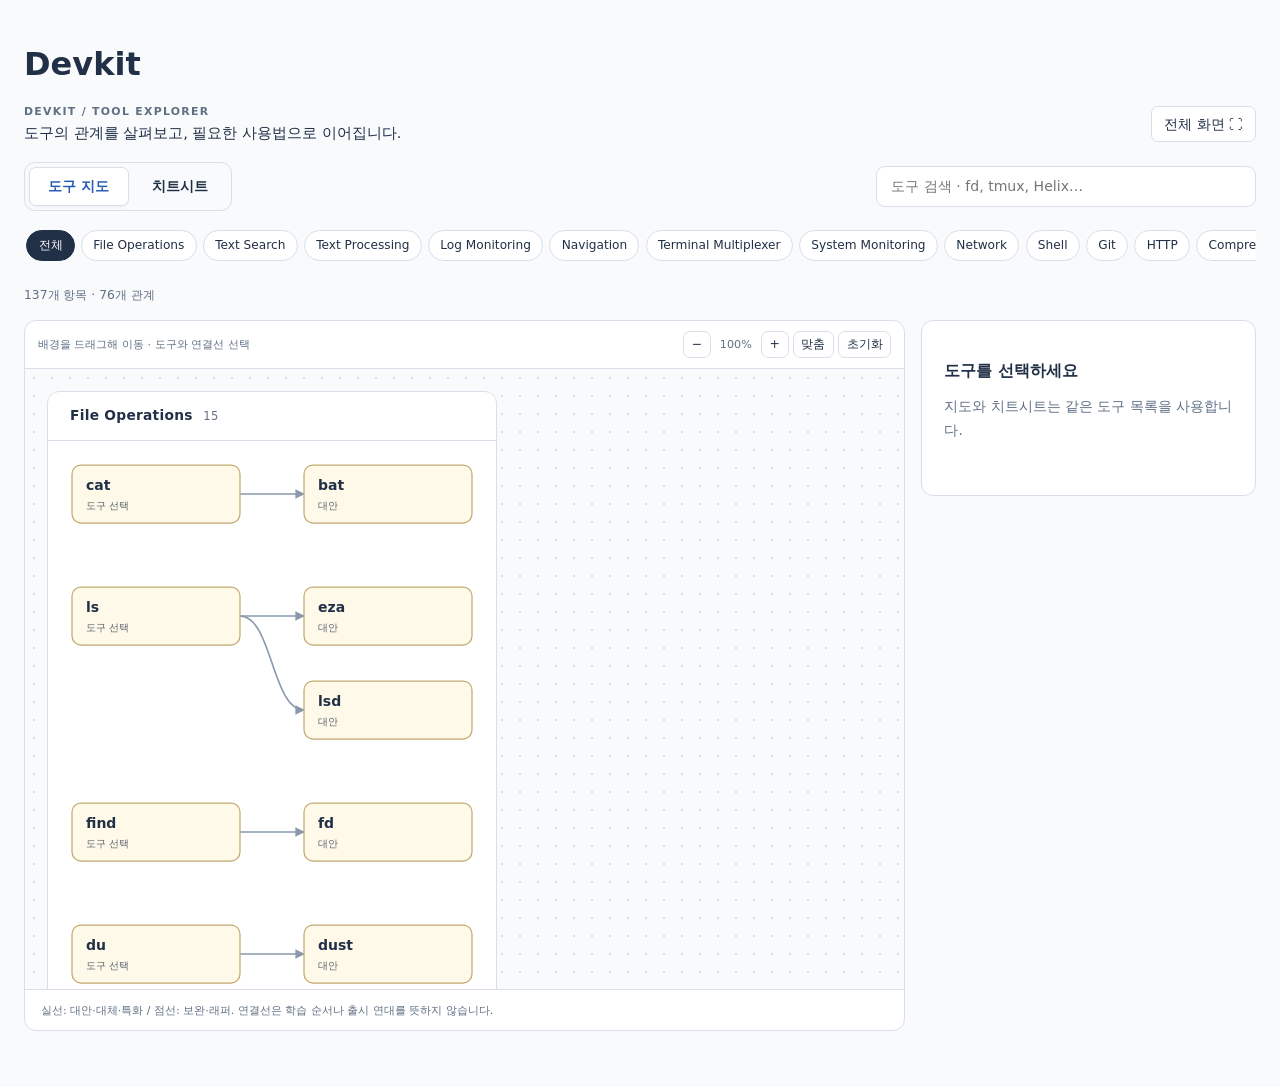
==== web/index.html @ c13f3b7e "refactor(devkit): own shared explorer modules and retire duplicate web renderer" ====
<!doctype html>
<html lang="ko">
<head>
  <meta charset="utf-8"><meta name="viewport" content="width=device-width, initial-scale=1">
  <title>Devkit · 도구 탐색기</title>
  <link rel="stylesheet" href="../src/styles/explorer.css">
  <style>body {margin:0;padding:24px;font-family:system-ui,sans-serif;background:#f8fafc;color:#213047;} main {max-width:1500px;margin:auto;} @media(max-width:850px){body{padding:12px}}</style>
</head>
<body><main>
  <h1>Devkit</h1>
  <section data-devkit data-catalog="../reference/cli/catalog.json" data-cheatsheets="../reference/cheatsheets/catalog.json" aria-label="Devkit 도구 탐색"><p>데이터를 불러오는 중...</p></section>
  <noscript><p>JavaScript가 필요합니다. <a href="https://github.com/clang-engineer/devkit/tree/main/reference/cheatsheets">치트시트 원본</a></p></noscript>
</main><script type="module" src="../src/index.js"></script></body></html>
---- src/styles/explorer.css ----
/* Scoped to the Devkit explorer; follows the blog's light/dark theme. */
.dk-app {
  --dk-bg: var(--main-bg, #f8fafc); --dk-card: var(--card-bg, #fff);
  --dk-text: var(--text-color, #213047); --dk-muted: var(--text-muted-color, #607084);
  --dk-line: var(--main-border-color, #d8dfe9); --dk-accent: var(--link-color, #285bb5);
  --dk-node: #fff9e9; --dk-node-line: #c2aa70; --dk-edge: #8a98ac;
  color: var(--dk-text); font: inherit; margin: 0 0 2rem; min-width: 0;
}
html[data-mode='dark'] .dk-app {
  --dk-node: #303029; --dk-node-line: #8d805d; --dk-edge: #78899f;
}
@media (prefers-color-scheme: dark) {
  html:not([data-mode='light']) .dk-app { --dk-node: #303029; --dk-node-line: #8d805d; --dk-edge: #78899f; }
}
.dk-app *, .dk-app *::before, .dk-app *::after { box-sizing: border-box; }
.dk-app [hidden] { display: none !important; }
.dk-app button { font: inherit; font-size: .85rem; color: var(--dk-text); cursor: pointer; background: var(--dk-card); border: 1px solid var(--dk-line); border-radius: 7px; padding: .5rem .75rem; line-height: 1.35; }
.dk-app button:hover { border-color: var(--dk-accent); color: var(--dk-accent); }
.dk-app :is(button, input, a, [tabindex]):focus-visible { outline: 3px solid var(--dk-accent); outline-offset: 3px; }
.dk-app a { color: var(--dk-accent); text-decoration: none; border-bottom: 0; overflow-wrap: anywhere; }
.dk-app a:hover { text-decoration: underline; }
.dk-app p { margin: 0 0 .75rem; }
.dk-app .dk-heading { display: flex; align-items: center; justify-content: space-between; gap: 1rem; margin: 0 0 1.15rem; }
.dk-app .dk-eyebrow { font-size: .68rem; font-weight: 700; letter-spacing: .12em; color: var(--dk-muted); margin: 0 0 .4rem; overflow-wrap: anywhere; }
.dk-app .dk-intro { font-size: .91rem; margin: 0; }
.dk-app .dk-topbar { display: flex; gap: 1rem; align-items: center; justify-content: space-between; }
.dk-app .dk-views { display: inline-flex; gap: 4px; background: var(--dk-bg); border: 1px solid var(--dk-line); padding: 4px; border-radius: 11px; flex-shrink: 0; }
.dk-app .dk-views button { padding: .6rem 1.15rem; background: transparent; border-color: transparent; font-weight: 650; }
.dk-app .dk-views [aria-pressed='true'] { background: var(--dk-card); color: var(--dk-accent); border-color: var(--dk-line); box-shadow: 0 1px 3px #0000000b; }
.dk-app .dk-search { width: min(380px, 100%); }
.dk-app .dk-search input { width: 100%; padding: .7rem .9rem; font: inherit; font-size: .88rem; border: 1px solid var(--dk-line); border-radius: 9px; color: var(--dk-text); background: var(--dk-card); }
.dk-app .dk-categories { display: flex; gap: .4rem; overflow-x: auto; margin: 1rem 0 .6rem; padding: .15rem .15rem .6rem; scrollbar-width: thin; }
.dk-app .dk-categories button { flex-shrink: 0; font-size: .76rem; padding: .4rem .7rem; border-radius: 20px; white-space: nowrap; }
.dk-app .dk-categories [aria-pressed='true'] { background: var(--dk-text); color: var(--dk-card); border-color: var(--dk-text); }
.dk-app .dk-statusbar { display: flex; gap: 1rem; align-items: center; justify-content: space-between; min-height: 2rem; margin-bottom: .5rem; }
.dk-app .dk-statusbar p { font-size: .77rem; color: var(--dk-muted); margin: 0; }
.dk-app .dk-layout { display: grid; grid-template-columns: minmax(0, 1fr) minmax(280px, 335px); gap: 1rem; align-items: start; }
.dk-app .dk-explorer { min-width: 0; border: 1px solid var(--dk-line); border-radius: 12px; overflow: hidden; background: var(--dk-card); }
.dk-app .dk-maptools { display: flex; align-items: center; justify-content: space-between; gap: .75rem; padding: .65rem .8rem; border-bottom: 1px solid var(--dk-line); }
.dk-app .dk-maptools > span { font-size: .7rem; color: var(--dk-muted); }
.dk-app .dk-maptools > div { display: flex; align-items: center; gap: 4px; flex-shrink: 0; }
.dk-app .dk-maptools button { padding: .25rem .48rem; font-size: .77rem; }
.dk-app .dk-maptools output { width: 42px; text-align: center; color: var(--dk-muted); font-size: .7rem; }
.dk-app .dk-viewport { height: 620px; overflow: auto; cursor: grab; background-color: var(--dk-bg); background-image: radial-gradient(var(--dk-line) .8px, transparent .8px); background-size: 18px 18px; scrollbar-width: thin; }
.dk-app .dk-viewport.is-dragging { cursor: grabbing; user-select: none; }
.dk-app .dk-stage { padding: 22px; width: max-content; min-width: 100%; }
.dk-app .dk-board { margin-bottom: 24px; width: max-content; background: var(--dk-card); border: 1px solid var(--dk-line); border-radius: 12px; }
.dk-app .dk-board:last-child { margin-bottom: 0; }
.dk-app .dk-board h3 { font-size: .86rem; line-height: 1.4; letter-spacing: .02em; font-weight: 650; padding: 14px 22px; margin: 0; border-bottom: 1px solid var(--dk-line); }
.dk-app small { color: var(--dk-muted); font-weight: 400; font-size: .72rem; margin-left: .35rem; }
.dk-app svg { display: block; max-width: none; overflow: visible; }
.dk-app .dk-node { cursor: pointer; }
.dk-app .dk-node rect { fill: var(--dk-node); stroke: var(--dk-node-line); stroke-width: 1.25; }
.dk-app .dk-node text { fill: var(--dk-text); pointer-events: none; font-family: inherit; }
.dk-app .dk-node-title { font-size: 14px; font-weight: 650; }
.dk-app .dk-node-hint { font-size: 10px; opacity: .75; }
.dk-app .dk-node:hover rect, .dk-app .dk-node:focus-visible rect { stroke: var(--dk-accent); stroke-width: 2.5; }
.dk-app .dk-node.is-selected rect { fill: #285bb5; stroke: var(--dk-accent); stroke-width: 2; }
.dk-app .dk-node.is-selected text { fill: #fff; }
.dk-app .dk-node.is-related rect { stroke: var(--dk-accent); stroke-width: 2; }
.dk-app .dk-node.is-context:not(.is-selected):not(.is-related) { opacity: .55; }
.dk-app .dk-edge { cursor: pointer; }
.dk-app .dk-edge-hit { fill: none; stroke: transparent; stroke-width: 16; }
.dk-app .dk-edge-line { fill: none; stroke: var(--dk-edge); stroke-width: 1.6; pointer-events: none; }
.dk-app marker path { fill: var(--dk-edge); }
.dk-app .dk-edge.is-complement .dk-edge-line { stroke-dasharray: 5 4; }
.dk-app .dk-edge.is-selected .dk-edge-line, .dk-app .dk-edge:hover .dk-edge-line, .dk-app .dk-edge:focus-visible .dk-edge-line { stroke: var(--dk-accent); stroke-width: 2.6; }
.dk-app .dk-legend { font-size: .69rem; color: var(--dk-muted); line-height: 1.6; padding: .7rem 1rem; margin: 0; border-top: 1px solid var(--dk-line); }
.dk-app .dk-detail { border: 1px solid var(--dk-line); background: var(--dk-card); border-radius: 12px; max-height: 740px; overflow: auto; scrollbar-width: thin; scroll-margin-top: 75px; }
.dk-app .dk-placeholder { padding: 2.5rem 1.4rem; color: var(--dk-muted); }
.dk-app .dk-placeholder > span { font-size: 2rem; display: block; margin-bottom: 1rem; }
.dk-app .dk-placeholder h2 { font-size: 1rem; margin: 0 0 .75rem; color: var(--dk-text); }
.dk-app .dk-placeholder p { font-size: .85rem; line-height: 1.8; }
.dk-app .dk-detail-head { padding: 1.3rem 1.2rem 1rem; }
.dk-app .dk-detail-head h2 { margin: .4rem 0 .65rem; font-size: 1.65rem; letter-spacing: -.03em; overflow-wrap: anywhere; }
.dk-app .dk-detail-head > p:last-child { font-size: .85rem; line-height: 1.75; margin: 0; }
.dk-app .dk-detail-tabs { display: flex; border-block: 1px solid var(--dk-line); padding: 0 .7rem; gap: .35rem; }
.dk-app .dk-detail-tabs button { border: none; border-radius: 0; border-bottom: 2px solid transparent; background: transparent; padding: .85rem .6rem; font-size: .8rem; }
.dk-app .dk-detail-tabs [aria-pressed='true'] { color: var(--dk-accent); border-bottom-color: var(--dk-accent); font-weight: 650; }
.dk-app .dk-detail-body { padding: 1rem 1.2rem 1.4rem; font-size: .82rem; line-height: 1.75; overflow-wrap: anywhere; }
.dk-app .dk-detail-body h3 { font-size: .87rem; margin: 1.4rem 0 .65rem; line-height: 1.5; }
.dk-app .dk-detail-body > h3:first-child { margin-top: .15rem; }
.dk-app .dk-muted { color: var(--dk-muted); font-size: .76rem; line-height: 1.7; }
.dk-app .dk-relation { margin: .6rem 0; border: 1px solid var(--dk-line); border-radius: 8px; }
.dk-app .dk-relation summary { padding: .7rem .7rem; cursor: pointer; font-size: .8rem; }
.dk-app .dk-relation summary > span:first-child { font-weight: 650; }
.dk-app .dk-badge { display: inline-block; font-size: .63rem; border: 1px solid var(--dk-line); border-radius: 4px; padding: .05rem .3rem; margin-left: .4rem; color: var(--dk-muted); white-space: nowrap; }
.dk-app .dk-relation dl { margin: 0; padding: .4rem .8rem; }
.dk-app .dk-relation dt { font-size: .7rem; color: var(--dk-muted); margin-bottom: .3rem; font-weight: 600; }
.dk-app .dk-relation dd { margin: 0 0 .85rem; font-size: .8rem; }
.dk-app .dk-relation > button { margin: 0 .7rem .75rem; font-size: .72rem; }
.dk-app pre { white-space: pre-wrap; overflow-wrap: anywhere; padding: .7rem .8rem; background: var(--dk-bg); border: 1px solid var(--dk-line); border-radius: 7px; margin: .5rem 0; line-height: 1.65; }
.dk-app code { font-family: ui-monospace, SFMono-Regular, Consolas, monospace; font-size: .76rem; color: var(--dk-text); background: transparent; padding: 0; }
.dk-app .dk-examples { padding: 0; margin: 0; list-style: none; }
.dk-app .dk-examples li { padding: .8rem 0; border-bottom: 1px solid var(--dk-line); }
.dk-app .dk-examples li > p { margin: 0 0 .3rem; font-size: .78rem; }
.dk-app .dk-examples button { font-size: .66rem; padding: .22rem .45rem; }
.dk-app .dk-attribution { font-size: .7rem; margin-top: .9rem; }
.dk-app .dk-links { padding: 0; margin: .5rem 0; list-style: none; }
.dk-app .dk-links li { margin: .55rem 0; }
.dk-app .dk-links a { display: block; padding: .55rem .7rem; border: 1px solid var(--dk-line); border-radius: 7px; font-size: .78rem; }
.dk-app .dk-resource-shortcut { border-top: 1px solid var(--dk-line); margin-top: 1.3rem; }
.dk-app .dk-list { padding: .8rem; height: 688px; overflow: auto; scrollbar-width: thin; }
.dk-app .dk-tool-row { display: block; text-align: left; width: 100%; padding: .85rem 1rem; margin-bottom: .55rem; }
.dk-app .dk-tool-row.is-selected { border-color: var(--dk-accent); box-shadow: inset 3px 0 0 var(--dk-accent); }
.dk-app .dk-row-title { display: block; font-size: .92rem; font-weight: 650; }
.dk-app .dk-row-desc { display: block; font-size: .77rem; color: var(--dk-muted); margin: .3rem 0; line-height: 1.6; }
.dk-app .dk-row-resources { display: block; color: var(--dk-accent); font-size: .66rem; }
.dk-app .dk-empty { padding: 2rem; max-width: 430px; color: var(--dk-muted); font-size: .85rem; }
.dk-app .dk-sr { position: absolute; width: 1px; height: 1px; padding: 0; margin: -1px; overflow: hidden; clip: rect(0,0,0,0); white-space: nowrap; border: 0; }
.dk-app:fullscreen { overflow: auto; padding: 1.5rem 2rem; background: var(--dk-bg); }
.dk-app:fullscreen .dk-viewport { height: calc(100vh - 280px); }
.dk-app:fullscreen .dk-detail { max-height: calc(100vh - 210px); }
@media (max-width: 1100px) { .dk-app .dk-maptools > span { display: none; } .dk-app .dk-maptools { justify-content: flex-end; } }
@media (max-width: 850px) {
  .dk-app .dk-layout { grid-template-columns: 1fr; }
  .dk-app .dk-detail { max-height: none; }
  .dk-app .dk-viewport { height: 430px; }
  .dk-app .dk-list { height: 410px; }
  .dk-app .dk-topbar { flex-wrap: wrap; gap: .7rem; }
  .dk-app .dk-search { width: 100%; }
  .dk-app .dk-heading { align-items: flex-start; }
  .dk-app .dk-heading > button { font-size: .72rem; white-space: nowrap; }
  .dk-app .dk-intro { font-size: .82rem; }
  .dk-app .dk-stage { padding: 14px; }
  .dk-app .dk-legend { font-size: .64rem; }
  .dk-app:fullscreen { padding: 1rem; }
  .dk-app:fullscreen .dk-viewport { height: 430px; }
  .dk-app:fullscreen .dk-detail { max-height: none; }
}
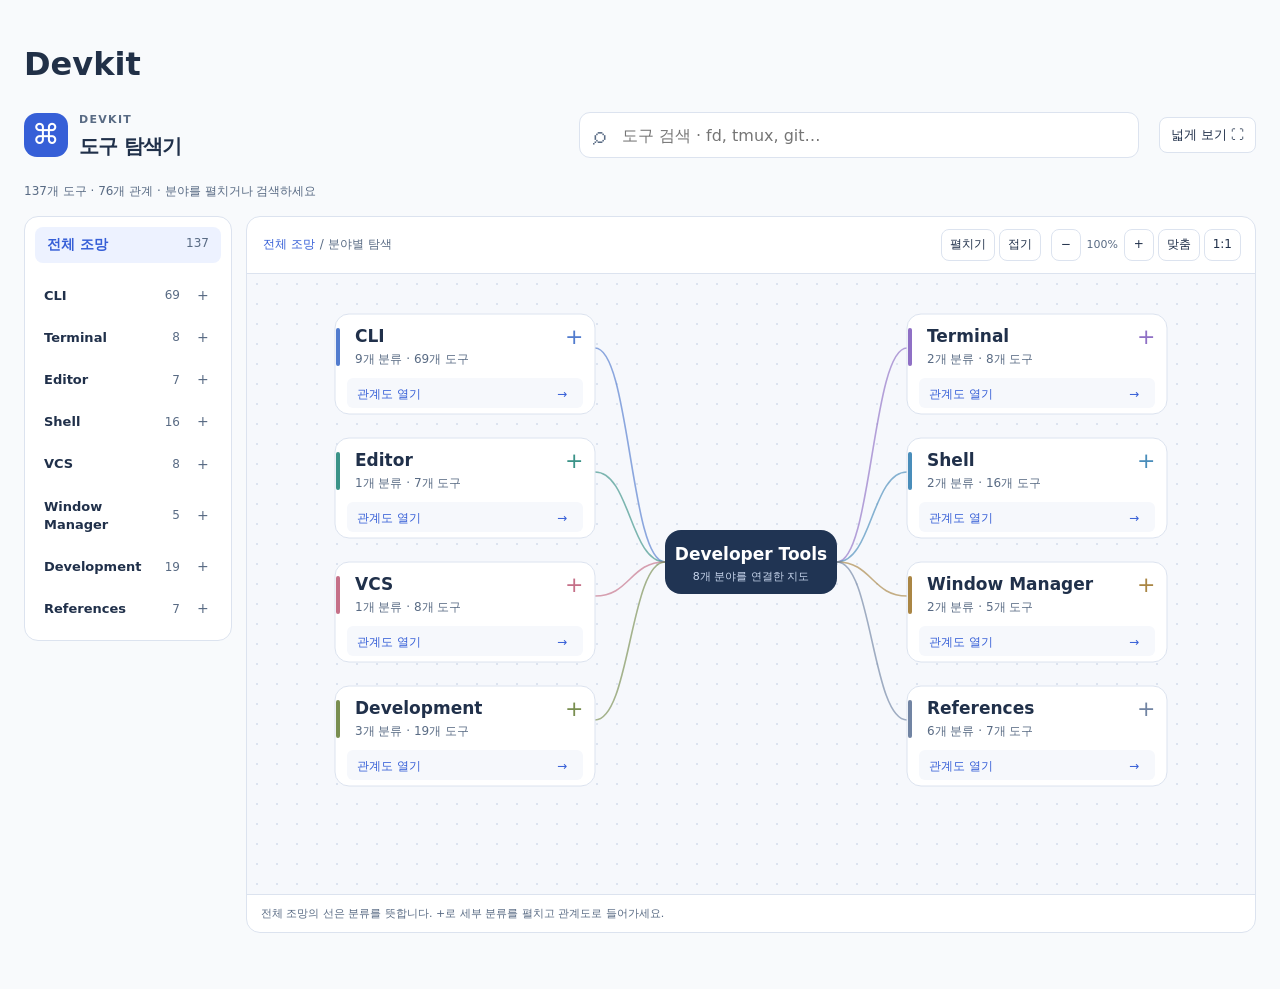
==== commit 94752710: "refactor: unify devkit reference catalog" ====
--- a/web/index.html
+++ b/web/index.html
@@ -1,5 +1,5 @@
 <!doctype html>
-<html lang="ko">
+<html lang="ko" data-mode="light">
 <head>
   <meta charset="utf-8"><meta name="viewport" content="width=device-width, initial-scale=1">
   <title>Devkit · 도구 탐색기</title>
@@ -8,6 +8,6 @@
 </head>
 <body><main>
   <h1>Devkit</h1>
-  <section data-devkit data-catalog="../reference/cli/catalog.json" data-cheatsheets="../reference/cheatsheets/catalog.json" aria-label="Devkit 도구 탐색"><p>데이터를 불러오는 중...</p></section>
+  <section data-devkit data-catalog="../reference/catalog.json" aria-label="Devkit 도구 탐색"><p>데이터를 불러오는 중...</p></section>
   <noscript><p>JavaScript가 필요합니다. <a href="https://github.com/clang-engineer/devkit/tree/main/reference/cheatsheets">치트시트 원본</a></p></noscript>
 </main><script type="module" src="../src/index.js"></script></body></html>
--- a/src/styles/explorer.css
+++ b/src/styles/explorer.css
@@ -1,130 +1,214 @@
-/* Scoped to the Devkit explorer; follows the blog's light/dark theme. */
+/* Shared explorer. Host layout stays outside this stylesheet. */
 .dk-app {
-  --dk-bg: var(--main-bg, #f8fafc); --dk-card: var(--card-bg, #fff);
-  --dk-text: var(--text-color, #213047); --dk-muted: var(--text-muted-color, #607084);
-  --dk-line: var(--main-border-color, #d8dfe9); --dk-accent: var(--link-color, #285bb5);
-  --dk-node: #fff9e9; --dk-node-line: #c2aa70; --dk-edge: #8a98ac;
-  color: var(--dk-text); font: inherit; margin: 0 0 2rem; min-width: 0;
+  --dk-bg: #f6f8fc;
+  --dk-card: #fff;
+  --dk-text: #20304a;
+  --dk-muted: #596b84;
+  --dk-line: #dce3ef;
+  --dk-accent: #365fd7;
+  --dk-tint: #edf2ff;
+  --dk-edge: #95a5bd;
+  --dk-domain: #7184a3;
+  color: var(--dk-text);
+  font: 14px/1.6 system-ui, -apple-system, sans-serif;
+  min-width: 0;
+  margin-bottom: 2rem;
+  container: devkit / inline-size;
 }
 html[data-mode='dark'] .dk-app {
-  --dk-node: #303029; --dk-node-line: #8d805d; --dk-edge: #78899f;
+  --dk-bg: #111a29; --dk-card: #182335; --dk-text: #e4ebf6;
+  --dk-muted: #a1b1c9; --dk-line: #34435b; --dk-accent: #97b4ff;
+  --dk-tint: #263956; --dk-edge: #778ba9;
+  color-scheme: dark;
 }
 @media (prefers-color-scheme: dark) {
-  html:not([data-mode='light']) .dk-app { --dk-node: #303029; --dk-node-line: #8d805d; --dk-edge: #78899f; }
+  html:not([data-mode='light']) .dk-app {
+    --dk-bg: #111a29; --dk-card: #182335; --dk-text: #e4ebf6;
+    --dk-muted: #a1b1c9; --dk-line: #34435b; --dk-accent: #97b4ff;
+    --dk-tint: #263956; --dk-edge: #778ba9;
+    color-scheme: dark;
+  }
 }
 .dk-app *, .dk-app *::before, .dk-app *::after { box-sizing: border-box; }
 .dk-app [hidden] { display: none !important; }
-.dk-app button { font: inherit; font-size: .85rem; color: var(--dk-text); cursor: pointer; background: var(--dk-card); border: 1px solid var(--dk-line); border-radius: 7px; padding: .5rem .75rem; line-height: 1.35; }
-.dk-app button:hover { border-color: var(--dk-accent); color: var(--dk-accent); }
 .dk-app :is(button, input, a, [tabindex]):focus-visible { outline: 3px solid var(--dk-accent); outline-offset: 3px; }
-.dk-app a { color: var(--dk-accent); text-decoration: none; border-bottom: 0; overflow-wrap: anywhere; }
+.dk-app button {
+  font: inherit; color: var(--dk-text); cursor: pointer;
+  background: var(--dk-card); border: 1px solid var(--dk-line);
+  border-radius: 8px; padding: 7px 11px; min-height: 36px; line-height: 1.4;
+}
+.dk-app button:hover { background: var(--dk-tint); border-color: var(--dk-accent); }
+.dk-app button:disabled { cursor: wait; opacity: .6; }
+.dk-app a { color: var(--dk-accent); border-bottom: 0; text-decoration: none; overflow-wrap: anywhere; }
 .dk-app a:hover { text-decoration: underline; }
-.dk-app p { margin: 0 0 .75rem; }
-.dk-app .dk-heading { display: flex; align-items: center; justify-content: space-between; gap: 1rem; margin: 0 0 1.15rem; }
-.dk-app .dk-eyebrow { font-size: .68rem; font-weight: 700; letter-spacing: .12em; color: var(--dk-muted); margin: 0 0 .4rem; overflow-wrap: anywhere; }
-.dk-app .dk-intro { font-size: .91rem; margin: 0; }
-.dk-app .dk-topbar { display: flex; gap: 1rem; align-items: center; justify-content: space-between; }
-.dk-app .dk-views { display: inline-flex; gap: 4px; background: var(--dk-bg); border: 1px solid var(--dk-line); padding: 4px; border-radius: 11px; flex-shrink: 0; }
-.dk-app .dk-views button { padding: .6rem 1.15rem; background: transparent; border-color: transparent; font-weight: 650; }
-.dk-app .dk-views [aria-pressed='true'] { background: var(--dk-card); color: var(--dk-accent); border-color: var(--dk-line); box-shadow: 0 1px 3px #0000000b; }
-.dk-app .dk-search { width: min(380px, 100%); }
-.dk-app .dk-search input { width: 100%; padding: .7rem .9rem; font: inherit; font-size: .88rem; border: 1px solid var(--dk-line); border-radius: 9px; color: var(--dk-text); background: var(--dk-card); }
-.dk-app .dk-categories { display: flex; gap: .4rem; overflow-x: auto; margin: 1rem 0 .6rem; padding: .15rem .15rem .6rem; scrollbar-width: thin; }
-.dk-app .dk-categories button { flex-shrink: 0; font-size: .76rem; padding: .4rem .7rem; border-radius: 20px; white-space: nowrap; }
-.dk-app .dk-categories [aria-pressed='true'] { background: var(--dk-text); color: var(--dk-card); border-color: var(--dk-text); }
-.dk-app .dk-statusbar { display: flex; gap: 1rem; align-items: center; justify-content: space-between; min-height: 2rem; margin-bottom: .5rem; }
-.dk-app .dk-statusbar p { font-size: .77rem; color: var(--dk-muted); margin: 0; }
-.dk-app .dk-layout { display: grid; grid-template-columns: minmax(0, 1fr) minmax(280px, 335px); gap: 1rem; align-items: start; }
-.dk-app .dk-explorer { min-width: 0; border: 1px solid var(--dk-line); border-radius: 12px; overflow: hidden; background: var(--dk-card); }
-.dk-app .dk-maptools { display: flex; align-items: center; justify-content: space-between; gap: .75rem; padding: .65rem .8rem; border-bottom: 1px solid var(--dk-line); }
-.dk-app .dk-maptools > span { font-size: .7rem; color: var(--dk-muted); }
-.dk-app .dk-maptools > div { display: flex; align-items: center; gap: 4px; flex-shrink: 0; }
-.dk-app .dk-maptools button { padding: .25rem .48rem; font-size: .77rem; }
-.dk-app .dk-maptools output { width: 42px; text-align: center; color: var(--dk-muted); font-size: .7rem; }
-.dk-app .dk-viewport { height: 620px; overflow: auto; cursor: grab; background-color: var(--dk-bg); background-image: radial-gradient(var(--dk-line) .8px, transparent .8px); background-size: 18px 18px; scrollbar-width: thin; }
+.dk-app p { margin: 0 0 12px; }
+.dk-app h2, .dk-app h3 { color: var(--dk-text); line-height: 1.4; }
+.dk-app small { color: var(--dk-muted); font-weight: 400; font-size: 12px; margin-left: 6px; }
+.dk-app .dk-sr { position: absolute; width: 1px; height: 1px; overflow: hidden; clip: rect(0,0,0,0); white-space: nowrap; }
+
+/* One global search, always in reach. Results do not move the canvas. */
+.dk-app .dk-heading { display: flex; align-items: center; gap: 20px; padding: 6px 0 20px; }
+.dk-app .dk-brand { display: flex; align-items: center; gap: 11px; flex-shrink: 0; }
+.dk-app .dk-brand-icon { display: grid; place-items: center; width: 44px; height: 44px; border-radius: 13px; color: #fff; background: #365fd7; font-size: 28px; }
+.dk-app .dk-eyebrow { color: var(--dk-muted); font-size: 11px; letter-spacing: .12em; font-weight: 650; margin: 0 0 3px; }
+.dk-app .dk-brand h2 { font-size: 20px; letter-spacing: -.04em; margin: 0; }
+.dk-app .dk-search-wrap { position: relative; flex: 1; max-width: 560px; margin-left: auto; z-index: 5; }
+.dk-app .dk-search { display: flex; align-items: center; width: 100%; }
+.dk-app .dk-search-icon { position: absolute; left: 14px; font-size: 25px; color: var(--dk-muted); }
+.dk-app .dk-search input { width: 100%; height: 46px; padding: 10px 42px; font: inherit; font-size: 16px; border: 1px solid var(--dk-line); border-radius: 11px; color: var(--dk-text); background: var(--dk-card); }
+.dk-app .dk-search input::-webkit-search-cancel-button { -webkit-appearance: none; }
+.dk-app .dk-search-clear { position: absolute; top: 5px; right: 5px; border: 0; font-size: 20px; padding: 2px 10px; }
+.dk-app [data-fullscreen] { white-space: nowrap; font-size: 13px; }
+.dk-app .dk-search-results { position: absolute; inset: calc(100% + 8px) 0 auto; max-height: min(460px, 65vh); overflow: auto; overscroll-behavior: contain; background: var(--dk-card); border: 1px solid var(--dk-line); border-radius: 12px; box-shadow: 0 12px 36px #0b1f4426; padding: 10px; }
+.dk-app .dk-search-hint { font-size: 11px; color: var(--dk-muted); padding: 5px 6px 10px; margin: 0; }
+.dk-app .dk-search-row { display: flex; align-items: center; gap: 8px; border-top: 1px solid var(--dk-line); padding: 7px 0; }
+.dk-app .dk-tool-row { min-width: 0; flex: 1; text-align: left; border: 0; padding: 8px; }
+.dk-app .dk-tool-row strong { display: block; font-size: 15px; }
+.dk-app .dk-tool-row span { display: block; font-size: 12px; color: var(--dk-muted); overflow: hidden; text-overflow: ellipsis; white-space: nowrap; }
+.dk-app [data-quick] { color: var(--dk-accent); background: var(--dk-tint); font-size: 12px; white-space: nowrap; }
+.dk-app .dk-statusbar { display: flex; align-items: center; justify-content: space-between; gap: 12px; margin: 0 0 12px; min-height: 24px; }
+.dk-app .dk-statusbar p { font-size: 12px; color: var(--dk-muted); margin: 0; }
+
+/* No empty inspector column. The graph gets the available width. */
+.dk-app .dk-layout { display: grid; grid-template-columns: 208px minmax(0,1fr); gap: 14px; align-items: start; }
+.dk-app[data-detail-open='true'] .dk-layout { grid-template-columns: 190px minmax(0,1fr) 320px; }
+.dk-app .dk-sidebar { min-width: 0; background: var(--dk-card); border: 1px solid var(--dk-line); border-radius: 14px; padding: 10px; }
+.dk-app .dk-nav-toggle { display: none; }
+.dk-app .dk-navigation { max-height: 700px; overflow: auto; scrollbar-width: thin; }
+.dk-app .dk-navigation button { background: transparent; border-color: transparent; text-align: left; }
+.dk-app .dk-nav-all { display: block; width: 100%; margin-bottom: 12px; font-weight: 650; }
+.dk-app .dk-nav-all small { float: right; }
+.dk-app .dk-nav-heading { display: flex; align-items: center; }
+.dk-app .dk-nav-heading > button:first-child { flex: 1; min-width: 0; display: flex; align-items: center; justify-content: space-between; font-weight: 600; padding: 11px 8px; }
+.dk-app .dk-nav-heading > button:last-child { padding: 7px; min-width: 32px; color: var(--dk-muted); }
+.dk-app .dk-nav-heading span { font-size: 13px; }
+.dk-app .dk-nav-children { margin: 2px 0 12px 12px; padding-left: 5px; border-left: 1px solid var(--dk-line); }
+.dk-app .dk-nav-children button { display: block; width: 100%; font-size: 12px; padding: 8px 5px; overflow-wrap: anywhere; }
+.dk-app .dk-navigation [aria-pressed='true'] { color: var(--dk-accent); background: var(--dk-tint); }
+.dk-app .dk-navigation button:hover { background: var(--dk-bg); }
+
+/* Canvas chrome; typography has fixed readable sizes, not rem inherited from posts. */
+.dk-app .dk-explorer { min-width: 0; border: 1px solid var(--dk-line); border-radius: 14px; overflow: hidden; background: var(--dk-card); }
+.dk-app .dk-map-header { display: flex; flex-wrap: wrap; align-items: center; justify-content: space-between; gap: 8px; padding: 10px 14px; border-bottom: 1px solid var(--dk-line); }
+.dk-app .dk-breadcrumb { display: flex; align-items: center; flex-wrap: wrap; gap: 3px; font-size: 12px; color: var(--dk-muted); }
+.dk-app .dk-breadcrumb button { border: 0; padding: 4px 2px; background: transparent; color: var(--dk-accent); font-size: inherit; }
+.dk-app .dk-maptools, .dk-app .dk-maptools > span, .dk-app .dk-maptools > div { display: flex; align-items: center; gap: 4px; }
+.dk-app .dk-maptools { flex-wrap: wrap; gap: 10px; }
+.dk-app .dk-maptools button { font-size: 12px; padding: 5px 8px; min-width: 30px; min-height: 32px; }
+.dk-app .dk-maptools output { font-size: 11px; color: var(--dk-muted); width: 35px; text-align: center; }
+.dk-app .dk-viewport { height: 620px; overflow: auto; cursor: grab; background: radial-gradient(var(--dk-line) .8px, transparent .8px) 0 0 / 20px 20px var(--dk-bg); scrollbar-width: thin; }
 .dk-app .dk-viewport.is-dragging { cursor: grabbing; user-select: none; }
-.dk-app .dk-stage { padding: 22px; width: max-content; min-width: 100%; }
-.dk-app .dk-board { margin-bottom: 24px; width: max-content; background: var(--dk-card); border: 1px solid var(--dk-line); border-radius: 12px; }
-.dk-app .dk-board:last-child { margin-bottom: 0; }
-.dk-app .dk-board h3 { font-size: .86rem; line-height: 1.4; letter-spacing: .02em; font-weight: 650; padding: 14px 22px; margin: 0; border-bottom: 1px solid var(--dk-line); }
-.dk-app small { color: var(--dk-muted); font-weight: 400; font-size: .72rem; margin-left: .35rem; }
-.dk-app svg { display: block; max-width: none; overflow: visible; }
+.dk-app .dk-stage { display: flex; flex-direction: column; align-items: center; gap: 16px; padding: 16px; width: max-content; min-width: 100%; }
+.dk-app .dk-board { width: max-content; border: 1px solid var(--dk-line); border-radius: 12px; background: var(--dk-card); overflow: hidden; }
+.dk-app .dk-board h3 { font-size: 14px; padding: 14px 20px; margin: 0; border-bottom: 1px solid var(--dk-line); }
+.dk-app svg { display: block; max-width: none; overflow: visible; font-family: inherit; }
 .dk-app .dk-node { cursor: pointer; }
-.dk-app .dk-node rect { fill: var(--dk-node); stroke: var(--dk-node-line); stroke-width: 1.25; }
-.dk-app .dk-node text { fill: var(--dk-text); pointer-events: none; font-family: inherit; }
-.dk-app .dk-node-title { font-size: 14px; font-weight: 650; }
-.dk-app .dk-node-hint { font-size: 10px; opacity: .75; }
-.dk-app .dk-node:hover rect, .dk-app .dk-node:focus-visible rect { stroke: var(--dk-accent); stroke-width: 2.5; }
-.dk-app .dk-node.is-selected rect { fill: #285bb5; stroke: var(--dk-accent); stroke-width: 2; }
+.dk-app .dk-node rect { fill: var(--dk-card); stroke: var(--dk-edge); stroke-width: 1.2; }
+.dk-app .dk-node text { fill: var(--dk-text); pointer-events: none; }
+.dk-app .dk-node-title { font-size: 15px; font-weight: 650; }
+.dk-app .dk-node-hint { font-size: 10px; }
+.dk-app .dk-node:hover rect, .dk-app .dk-node:focus-visible rect, .dk-app .dk-node.is-related rect { stroke: var(--dk-accent); stroke-width: 2; }
+.dk-app .dk-node.is-selected rect { fill: #365fd7; stroke: #365fd7; stroke-width: 2; }
 .dk-app .dk-node.is-selected text { fill: #fff; }
-.dk-app .dk-node.is-related rect { stroke: var(--dk-accent); stroke-width: 2; }
-.dk-app .dk-node.is-context:not(.is-selected):not(.is-related) { opacity: .55; }
+.dk-app .dk-node.is-context:not(.is-selected):not(.is-related) { opacity: .6; }
 .dk-app .dk-edge { cursor: pointer; }
 .dk-app .dk-edge-hit { fill: none; stroke: transparent; stroke-width: 16; }
 .dk-app .dk-edge-line { fill: none; stroke: var(--dk-edge); stroke-width: 1.6; pointer-events: none; }
 .dk-app marker path { fill: var(--dk-edge); }
 .dk-app .dk-edge.is-complement .dk-edge-line { stroke-dasharray: 5 4; }
 .dk-app .dk-edge.is-selected .dk-edge-line, .dk-app .dk-edge:hover .dk-edge-line, .dk-app .dk-edge:focus-visible .dk-edge-line { stroke: var(--dk-accent); stroke-width: 2.6; }
-.dk-app .dk-legend { font-size: .69rem; color: var(--dk-muted); line-height: 1.6; padding: .7rem 1rem; margin: 0; border-top: 1px solid var(--dk-line); }
-.dk-app .dk-detail { border: 1px solid var(--dk-line); background: var(--dk-card); border-radius: 12px; max-height: 740px; overflow: auto; scrollbar-width: thin; scroll-margin-top: 75px; }
-.dk-app .dk-placeholder { padding: 2.5rem 1.4rem; color: var(--dk-muted); }
-.dk-app .dk-placeholder > span { font-size: 2rem; display: block; margin-bottom: 1rem; }
-.dk-app .dk-placeholder h2 { font-size: 1rem; margin: 0 0 .75rem; color: var(--dk-text); }
-.dk-app .dk-placeholder p { font-size: .85rem; line-height: 1.8; }
-.dk-app .dk-detail-head { padding: 1.3rem 1.2rem 1rem; }
-.dk-app .dk-detail-head h2 { margin: .4rem 0 .65rem; font-size: 1.65rem; letter-spacing: -.03em; overflow-wrap: anywhere; }
-.dk-app .dk-detail-head > p:last-child { font-size: .85rem; line-height: 1.75; margin: 0; }
-.dk-app .dk-detail-tabs { display: flex; border-block: 1px solid var(--dk-line); padding: 0 .7rem; gap: .35rem; }
-.dk-app .dk-detail-tabs button { border: none; border-radius: 0; border-bottom: 2px solid transparent; background: transparent; padding: .85rem .6rem; font-size: .8rem; }
+.dk-app .dk-legend { font-size: 11px; color: var(--dk-muted); padding: 10px 14px; margin: 0; border-top: 1px solid var(--dk-line); }
+
+/* Category map: clean separate branches. Colors encode domains, not chronology. */
+.dk-app [data-domain='domain:cli'] { --dk-domain: #527cce; }
+.dk-app [data-domain='domain:terminal'] { --dk-domain: #8f70c5; }
+.dk-app [data-domain='domain:editor'] { --dk-domain: #3b9388; }
+.dk-app [data-domain='domain:shell'] { --dk-domain: #498dba; }
+.dk-app [data-domain='domain:vcs'] { --dk-domain: #c57088; }
+.dk-app [data-domain='domain:window'] { --dk-domain: #aa8644; }
+.dk-app [data-domain='domain:development'] { --dk-domain: #798e50; }
+.dk-app .dk-overview-lines path { fill: none; stroke: var(--dk-domain); stroke-opacity: .65; stroke-width: 1.6; }
+.dk-app .dk-overview-root { fill: #203453; }
+.dk-app .dk-overview-root-title { fill: #fff; font-size: 17px; font-weight: 650; }
+.dk-app .dk-overview-root-hint { fill: #c8d6ed; font-size: 11px; }
+.dk-app .dk-overview-frame { fill: var(--dk-card); stroke: var(--dk-line); }
+.dk-app .dk-domain-stripe { fill: var(--dk-domain); }
+.dk-app .dk-overview-toggle rect { fill: transparent; }
+.dk-app .dk-overview-title { fill: var(--dk-text); font-size: 17px; font-weight: 650; }
+.dk-app .dk-overview-sign { fill: var(--dk-domain); font-size: 22px; }
+.dk-app .dk-overview-meta { fill: var(--dk-muted); font-size: 12px; }
+.dk-app .dk-overview-category rect, .dk-app .dk-overview-jump rect { fill: var(--dk-bg); }
+.dk-app .dk-overview-category text { fill: var(--dk-text); font-size: 12px; }
+.dk-app .dk-overview-category .dk-category-count { fill: var(--dk-muted); font-size: 11px; }
+.dk-app .dk-overview-jump text { fill: var(--dk-accent); font-size: 12px; }
+.dk-app .dk-overview [role='button'] { cursor: pointer; }
+.dk-app .dk-overview [role='button']:hover rect, .dk-app .dk-overview [role='button']:focus-visible rect { stroke: var(--dk-domain); stroke-width: 2; }
+.dk-app .dk-overview text { pointer-events: none; }
+
+/* One inspector DOM, docked on wide screens or promoted into a native dialog. */
+.dk-app .dk-panel-host { min-width: 0; }
+.dk-app .dk-detail { border: 1px solid var(--dk-line); border-radius: 14px; background: var(--dk-card); max-height: 740px; overflow: auto; scrollbar-width: thin; }
+.dk-app .dk-detail-actions { display: flex; align-items: center; justify-content: space-between; position: sticky; top: 0; z-index: 1; background: var(--dk-card); padding: 10px 14px; border-bottom: 1px solid var(--dk-line); color: var(--dk-muted); font-size: 12px; }
+.dk-app .dk-detail-actions button { font-size: 12px; }
+.dk-app .dk-detail-head { padding: 20px 20px 16px; }
+.dk-app .dk-detail-head h2 { font-size: 26px; letter-spacing: -.035em; margin: 8px 0 12px; overflow-wrap: anywhere; }
+.dk-app .dk-detail-head > p:last-child { font-size: 14px; line-height: 1.8; margin: 0; }
+.dk-app .dk-detail-tabs { display: flex; border-block: 1px solid var(--dk-line); gap: 8px; padding: 0 16px; }
+.dk-app .dk-detail-tabs button { border: 0; border-bottom: 2px solid transparent; border-radius: 0; background: transparent; padding: 12px 8px; font-size: 13px; }
 .dk-app .dk-detail-tabs [aria-pressed='true'] { color: var(--dk-accent); border-bottom-color: var(--dk-accent); font-weight: 650; }
-.dk-app .dk-detail-body { padding: 1rem 1.2rem 1.4rem; font-size: .82rem; line-height: 1.75; overflow-wrap: anywhere; }
-.dk-app .dk-detail-body h3 { font-size: .87rem; margin: 1.4rem 0 .65rem; line-height: 1.5; }
-.dk-app .dk-detail-body > h3:first-child { margin-top: .15rem; }
-.dk-app .dk-muted { color: var(--dk-muted); font-size: .76rem; line-height: 1.7; }
-.dk-app .dk-relation { margin: .6rem 0; border: 1px solid var(--dk-line); border-radius: 8px; }
-.dk-app .dk-relation summary { padding: .7rem .7rem; cursor: pointer; font-size: .8rem; }
+.dk-app .dk-detail-body { padding: 16px 20px 24px; overflow-wrap: anywhere; font-size: 13px; line-height: 1.8; }
+.dk-app .dk-detail-body h3 { font-size: 14px; margin: 22px 0 10px; }
+.dk-app .dk-detail-body > h3:first-child { margin-top: 0; }
+.dk-app .dk-muted { font-size: 12px; color: var(--dk-muted); }
+.dk-app .dk-relation { margin: 10px 0; border: 1px solid var(--dk-line); border-radius: 9px; }
+.dk-app .dk-relation summary { padding: 12px; cursor: pointer; font-size: 13px; }
 .dk-app .dk-relation summary > span:first-child { font-weight: 650; }
-.dk-app .dk-badge { display: inline-block; font-size: .63rem; border: 1px solid var(--dk-line); border-radius: 4px; padding: .05rem .3rem; margin-left: .4rem; color: var(--dk-muted); white-space: nowrap; }
-.dk-app .dk-relation dl { margin: 0; padding: .4rem .8rem; }
-.dk-app .dk-relation dt { font-size: .7rem; color: var(--dk-muted); margin-bottom: .3rem; font-weight: 600; }
-.dk-app .dk-relation dd { margin: 0 0 .85rem; font-size: .8rem; }
-.dk-app .dk-relation > button { margin: 0 .7rem .75rem; font-size: .72rem; }
-.dk-app pre { white-space: pre-wrap; overflow-wrap: anywhere; padding: .7rem .8rem; background: var(--dk-bg); border: 1px solid var(--dk-line); border-radius: 7px; margin: .5rem 0; line-height: 1.65; }
-.dk-app code { font-family: ui-monospace, SFMono-Regular, Consolas, monospace; font-size: .76rem; color: var(--dk-text); background: transparent; padding: 0; }
-.dk-app .dk-examples { padding: 0; margin: 0; list-style: none; }
-.dk-app .dk-examples li { padding: .8rem 0; border-bottom: 1px solid var(--dk-line); }
-.dk-app .dk-examples li > p { margin: 0 0 .3rem; font-size: .78rem; }
-.dk-app .dk-examples button { font-size: .66rem; padding: .22rem .45rem; }
-.dk-app .dk-attribution { font-size: .7rem; margin-top: .9rem; }
-.dk-app .dk-links { padding: 0; margin: .5rem 0; list-style: none; }
-.dk-app .dk-links li { margin: .55rem 0; }
-.dk-app .dk-links a { display: block; padding: .55rem .7rem; border: 1px solid var(--dk-line); border-radius: 7px; font-size: .78rem; }
-.dk-app .dk-resource-shortcut { border-top: 1px solid var(--dk-line); margin-top: 1.3rem; }
-.dk-app .dk-list { padding: .8rem; height: 688px; overflow: auto; scrollbar-width: thin; }
-.dk-app .dk-tool-row { display: block; text-align: left; width: 100%; padding: .85rem 1rem; margin-bottom: .55rem; }
-.dk-app .dk-tool-row.is-selected { border-color: var(--dk-accent); box-shadow: inset 3px 0 0 var(--dk-accent); }
-.dk-app .dk-row-title { display: block; font-size: .92rem; font-weight: 650; }
-.dk-app .dk-row-desc { display: block; font-size: .77rem; color: var(--dk-muted); margin: .3rem 0; line-height: 1.6; }
-.dk-app .dk-row-resources { display: block; color: var(--dk-accent); font-size: .66rem; }
-.dk-app .dk-empty { padding: 2rem; max-width: 430px; color: var(--dk-muted); font-size: .85rem; }
-.dk-app .dk-sr { position: absolute; width: 1px; height: 1px; padding: 0; margin: -1px; overflow: hidden; clip: rect(0,0,0,0); white-space: nowrap; border: 0; }
-.dk-app:fullscreen { overflow: auto; padding: 1.5rem 2rem; background: var(--dk-bg); }
-.dk-app:fullscreen .dk-viewport { height: calc(100vh - 280px); }
-.dk-app:fullscreen .dk-detail { max-height: calc(100vh - 210px); }
-@media (max-width: 1100px) { .dk-app .dk-maptools > span { display: none; } .dk-app .dk-maptools { justify-content: flex-end; } }
-@media (max-width: 850px) {
-  .dk-app .dk-layout { grid-template-columns: 1fr; }
-  .dk-app .dk-detail { max-height: none; }
-  .dk-app .dk-viewport { height: 430px; }
-  .dk-app .dk-list { height: 410px; }
-  .dk-app .dk-topbar { flex-wrap: wrap; gap: .7rem; }
-  .dk-app .dk-search { width: 100%; }
-  .dk-app .dk-heading { align-items: flex-start; }
-  .dk-app .dk-heading > button { font-size: .72rem; white-space: nowrap; }
-  .dk-app .dk-intro { font-size: .82rem; }
-  .dk-app .dk-stage { padding: 14px; }
-  .dk-app .dk-legend { font-size: .64rem; }
-  .dk-app:fullscreen { padding: 1rem; }
-  .dk-app:fullscreen .dk-viewport { height: 430px; }
-  .dk-app:fullscreen .dk-detail { max-height: none; }
-}
+.dk-app .dk-badge { display: inline-block; font-size: 11px; color: var(--dk-accent); background: var(--dk-tint); border-radius: 4px; padding: 0 5px; margin-left: 5px; }
+.dk-app .dk-relation dl { margin: 0; padding: 6px 14px; }
+.dk-app .dk-relation dt { font-size: 11px; color: var(--dk-muted); margin-bottom: 5px; }
+.dk-app .dk-relation dd { margin: 0 0 14px; }
+.dk-app .dk-relation > button { margin: 0 12px 14px; font-size: 12px; }
+.dk-app pre { white-space: pre-wrap; overflow-wrap: anywhere; background: var(--dk-bg); border: 1px solid var(--dk-line); padding: 12px; border-radius: 8px; margin: 8px 0; line-height: 1.7; }
+.dk-app code { font: 13px/1.7 ui-monospace, SFMono-Regular, Consolas, monospace; color: var(--dk-text); background: transparent; padding: 0; }
+.dk-app .dk-examples { list-style: none; padding: 0; margin: 0; }
+.dk-app .dk-examples li { border-bottom: 1px solid var(--dk-line); padding: 12px 0; }
+.dk-app .dk-examples li > p { margin: 0 0 6px; }
+.dk-app .dk-examples button { font-size: 11px; min-height: 30px; }
+.dk-app .dk-attribution { font-size: 11px; margin-top: 14px; }
+.dk-app .dk-links { list-style: none; padding: 0; margin: 8px 0; }
+.dk-app .dk-links li { margin: 8px 0; }
+.dk-app .dk-links a { display: block; padding: 10px 12px; border: 1px solid var(--dk-line); border-radius: 8px; }
+.dk-app .dk-resource-shortcut { margin-top: 20px; border-top: 1px solid var(--dk-line); }
+.dk-app .dk-placeholder, .dk-app .dk-empty { padding: 24px; max-width: 430px; color: var(--dk-muted); }
+.dk-app .dk-placeholder h2 { font-size: 17px; }
+.dk-app .dk-detail-dialog { width: min(440px, calc(100% - 24px)); max-height: calc(100dvh - 32px); padding: 0; border: 0; border-radius: 16px; margin: auto 16px auto auto; background: var(--dk-card); color: var(--dk-text); overflow: auto; overscroll-behavior: contain; box-shadow: 0 18px 60px #0005; }
+.dk-app .dk-detail-dialog::backdrop { background: #0a14265c; }
+.dk-app .dk-detail-dialog .dk-detail { max-height: calc(100dvh - 32px); border: 0; }
+.dk-app.is-expanded { position: fixed; inset: 0; z-index: 10000; overflow: auto; overscroll-behavior: contain; padding: 20px 24px; background: var(--dk-bg); margin: 0; }
+.dk-app.is-expanded .dk-viewport { height: calc(100dvh - 220px); min-height: 380px; }
+
+@container devkit (max-width: 1000px) {
+  .dk-app .dk-heading { flex-wrap: wrap; gap: 12px; padding-bottom: 12px; }
+  .dk-app .dk-brand { flex: 1; }
+  .dk-app .dk-search-wrap { order: 3; flex-basis: 100%; max-width: none; }
+  .dk-app .dk-layout, .dk-app[data-detail-open='true'] .dk-layout { grid-template-columns: minmax(0,1fr); gap: 10px; }
+  .dk-app .dk-sidebar { padding: 4px; }
+  .dk-app .dk-nav-toggle { display: flex; justify-content: space-between; width: 100%; border: 0; background: transparent; min-height: 40px; }
+  .dk-app .dk-navigation { display: none; max-height: 260px; padding: 4px 8px; }
+  .dk-app[data-nav-open='true'] .dk-navigation { display: block; }
+  .dk-app .dk-map-header { padding: 6px 10px; }
+  .dk-app .dk-maptools { width: 100%; justify-content: space-between; gap: 6px; }
+  .dk-app .dk-maptools button { min-height: 36px; }
+  .dk-app .dk-viewport { height: 480px; }
+  .dk-app .dk-stage { padding: 12px; }
+  .dk-app .dk-legend { font-size: 11px; }
+}
+@media (max-width: 600px) {
+  .dk-app .dk-detail-dialog { width: 100vw; max-width: 100vw; max-height: 88dvh; margin: auto 0 0; border-radius: 18px 18px 0 0; }
+  .dk-app .dk-detail-dialog .dk-detail { max-height: 88dvh; padding-bottom: env(safe-area-inset-bottom); }
+  .dk-app .dk-detail-actions button { min-height: 42px; }
+  .dk-app.is-expanded { padding: 12px; }
+}
+@media (prefers-reduced-motion: no-preference) {
+  .dk-app .dk-node rect, .dk-app button { transition: background-color .12s, stroke .12s, border-color .12s; }
+}
